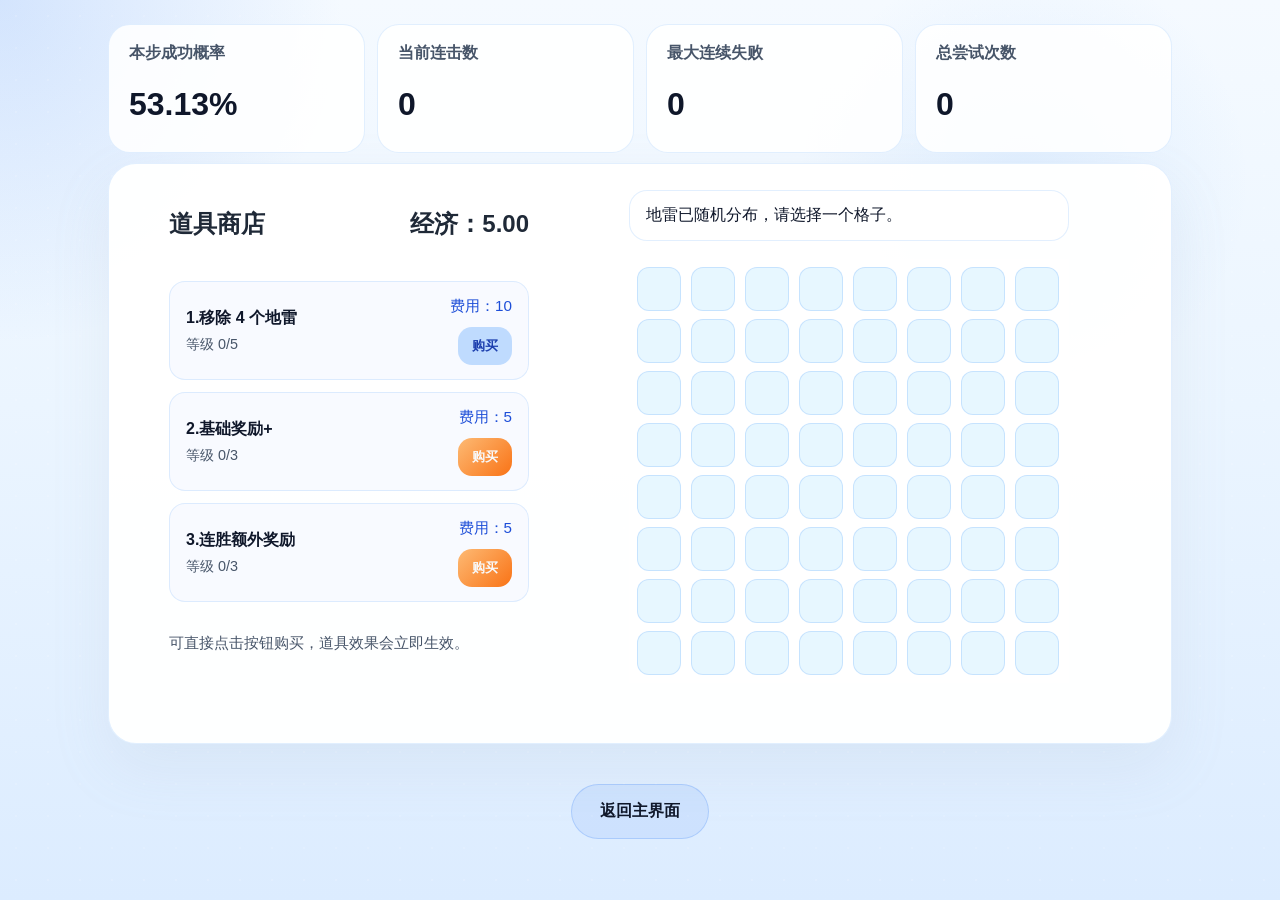
==== web/game.html @ 42d67163 "Feat: finish the structure of the webpages -index: the home page -rules: introduction of the game -g" ====
<!DOCTYPE html>
<html lang="zh-CN">
<head>
    <meta charset="UTF-8" />
    <meta name="viewport" content="width=device-width, initial-scale=1.0" />
    <title>幸运扫雷 · 游戏界面</title>
    <link rel="stylesheet" href="styles.css" />
</head>
<body>
    <main class="page page-game">

        <section class="compact-status-panel">
            <div class="status-card small-card">
                <h3>本步成功概率</h3>
                <p id="successRate">--%</p>
            </div>
            <div class="status-card small-card">
                <h3>当前连击数</h3>
                <p id="currentStreak">--</p>
            </div>
            <div class="status-card small-card">
                <h3>最大连续失败</h3>
                <p id="maxFail">--</p>
            </div>
            <div class="status-card small-card">
                <h3>总尝试次数</h3>
                <p id="totalStep">--</p>
            </div>

        </section>

    <!--
        <section class="history-panel">
            <h2>最近 10 次尝试</h2>
            <div class="history-strip" id="recentHistory">暂无记录</div>
            <div class="history-footer">
                <span>最大连续成功：<strong id="maxSucc">0</strong></span>
                <span>最大连续失败：<strong id="maxFail">0</strong></span>
            </div>
        </section>
    -->

        <section class="main-action-panel">
            <div class="main-card">
                <section class="shop-panel">
                    
                    <div class="shop-header">
                        <h2>道具商店</h2>
                        
                        <h2>经济：<span id="economy">--</span></h2>
                        
                        <!--<p class="shop-note">消耗经济可购买道具提升胜算</p>-->
                    </div>
                    <div class="shop-list">
                        <div class="shop-item">
                            <div>
                                <div class="shop-name">1.移除 4 个地雷</div>
                                <div class="shop-desc">等级 <span id="deleteLevel">0</span>/5</div>
                            </div>
                            <div class="shop-meta">
                                <span class="shop-price">费用：<span id="priceDelete">10</span></span>
                                <button id="buyDelete" class="shop-button">购买</button>
                            </div>
                        </div>
                        <div class="shop-item">
                            <div>
                                <div class="shop-name">2.基础奖励+</div>
                                <div class="shop-desc">等级 <span id="rewardLevel">0</span>/3</div>
                            </div>
                            <div class="shop-meta">
                                <span class="shop-price">费用：<span id="priceReward">5</span></span>
                                <button id="buyReward" class="shop-button">购买</button>
                            </div>
                        </div>
                        <div class="shop-item">
                            <div>
                                <div class="shop-name">3.连胜额外奖励</div>
                                <div class="shop-desc">等级 <span id="combineLevel">0</span>/3</div>
                            </div>
                            <div class="shop-meta">
                                <span class="shop-price">费用：<span id="priceCombine">5</span></span>
                                <button id="buyCombine" class="shop-button">购买</button>
                            </div>
                        </div>
                    </div>
                    <div class="shop-note bottom-note">可直接点击按钮购买，道具效果会立即生效。</div>
                </section>

                <section class="board-panel">
                    <!--
                    <div class="board-header">
                        <h2>8×8 棋盘</h2>
                        <p>直接点击一个格子进行选择，踩雷后棋盘会重置。</p>
                    </div>
                    -->
                    <div class="game-message" id="gameMessage">开始游戏，选择一个格子。</div>
                    <div class="grid" id="gameBoard"></div>
                </section>
            </div>
        </section>



        <footer class="page-footer">
            <a class="button button-secondary" href="index.html">返回主界面</a>
        </footer>
    </main>

<!-- 胜利结算弹窗（悬浮） -->
<div id="winOverlay" class="overlay hidden">
    <div class="modal" role="dialog" aria-modal="true" aria-labelledby="winTitle">
        <h3 id="winTitle">恭喜，你取得胜利！</h3>
        <p>总步数：<span id="finalTotalStep">0</span></p>
        <label for="playerName">请输入昵称（可选）：</label>
        <input id="playerName" type="text" placeholder="你的昵称" maxlength="24" />
        <div class="modal-actions">
            <button id="closeWin" class="button button-secondary">关闭</button>
            <button id="gotoResult" class="button button-primary">继续（查看结算界面）</button>
            <button id="newGameNoSave" class="button">不保存，开始新游戏</button>
        </div>
    </div>
</div>

    <script src="log.js"></script>
    <script src="app.js"></script>
</body>
</html>
---- web/styles.css ----
:root {
    font-family: "Noto Sans SC", "思源黑体", sans-serif;
    color: #1f2937;
    background: #eef7ff;
}

* {
    box-sizing: border-box;
}

body {
    margin: 0;
    min-height: 100vh;
    background: radial-gradient(circle at top left, rgba(59, 130, 246, 0.18), transparent 22%),
                radial-gradient(circle at 80% 20%, rgba(96, 165, 250, 0.12), transparent 18%),
                linear-gradient(180deg, #f5faff 0%, #ebf5ff 45%, #dcecff 100%);
    color: #1f2937;
}

body::before {
    content: "";
    position: fixed;
    inset: 0;
    background-image: radial-gradient(rgba(255,255,255,0.9) 1px, transparent 1px);
    background-size: 32px 32px;
    opacity: 0.16;
    pointer-events: none;
}

.page {
    max-width: 1100px;
    margin: 0 auto;
    padding: 24px 18px;
    position: relative;
    z-index: 1;
}

.card,
.hero-card {
    background: rgba(255, 255, 255, 0.92);
    border: 1px solid rgba(96, 165, 250, 0.18);
    border-radius: 28px;
    box-shadow: 0 28px 90px rgba(148, 163, 184, 0.16);
    backdrop-filter: blur(18px);
    padding: 24px;
}

.result-card {
    max-width: 760px;
    margin: 0 auto;
}

.rank-list {
    margin: 18px 0;
    overflow-x: auto;
}

.rank-table {
    width: 100%;
    border-collapse: collapse;
}

.rank-table th,
.rank-table td {
    padding: 12px 14px;
    text-align: left;
    border-bottom: 1px solid rgba(96, 165, 250, 0.18);
}

.rank-table th {
    color: #0f172a;
    font-weight: 700;
    background: rgba(248, 250, 255, 0.9);
}

.rank-table tbody tr:nth-child(even) {
    background: rgba(59, 130, 246, 0.06);
}

.rank-footer {
    text-align: right;
}

.hero-card {
    display: grid;
    place-items: center;
    text-align: center;
    gap: 28px;
    min-height: 60vh;
}

.hero-copy {
    max-width: 760px;
}

.logo {
    margin: 0;
    font-size: clamp(3rem, 7vw, 5rem);
    letter-spacing: 0.06em;
    line-height: 1.4;
    font-weight: 800;
    background: linear-gradient(135deg, #2563eb 0%, #3b82f6 40%, #0f172a 100%);
    -webkit-background-clip: text;
    color: transparent;
    text-shadow: 0 14px 40px rgba(59, 130, 246, 0.16);
}

.logo span {
    display: block;
    font-size: 0.72em;
    letter-spacing: 0.10em;
}

.hero-copy p,
.game-header p,
.rule-section p,
.status-card p,
.shop-item p,
.board-header p {
    margin: 16px 0 0;
    line-height: 1.8;
    color: #334155;
}

.actions {
    display: flex;
    flex-direction: column;  
    gap: 10px;               
    justify-content: center;
    gap: 18px;
    flex-wrap: wrap;
}

.button {
    display: inline-flex;
    align-items: center;
    justify-content: center;
    text-decoration: none;
    font-weight: 700;
    padding: 16px 28px;
    border-radius: 999px;
    border: 1px solid transparent;
    transition: transform 0.2s ease, box-shadow 0.2s ease, background-color 0.2s ease;
}

.button:hover {
    transform: translateY(-2px);
}

.button-primary {
    color: #0f172a;
    background: linear-gradient(135deg, #60a5fa 0%, #3b82f6 100%);
    box-shadow: 0 16px 36px rgba(59, 130, 246, 0.18);
}

.button-secondary {
    color: #0f172a;
    background: rgba(59, 130, 246, 0.10);
    border-color: rgba(59, 130, 246, 0.24);
}

.highlight,
mark {
    background: rgba(59, 130, 246, 0.14);
    color: #1e3a8a;
    padding: 0.15em 0.4em;
    border-radius: 0.45em;
}

.page-header,
.game-header {
    display: flex;
    justify-content: space-between;
    gap: 24px;
    align-items: center;
    margin-bottom: 24px;
}

.page-footer {
    display: flex;
    justify-content: center;
    margin-top: 40px;
    padding-bottom: 8px;
}

.small-card {
    padding: 14px 16px;
}

.small-card h3 {
    margin-bottom: 8px;
    font-size: 0.95rem;
    color: #475569;
}

.small-card p {
    margin: 0;
    font-size: 1.55rem;
    color: #0f172a;
}

.page-header h1,
.game-header h1 {
    margin: 0;
    font-size: clamp(2rem, 2.5vw, 2.8rem);
    color: #1e3a8a;
}

.rule-section + .rule-section {
    margin-top: 28px;
}

.rule-section h2 {
    margin: 0;
    font-size: 1.25rem;
    color: #0f172a;
}

.rule-section ul {
    margin: 14px 0 0;
    padding-left: 20px;
    color: #475569;
}

.rule-section li {
    margin-bottom: 10px;
}

.compact-status-panel {
    display: grid;
    grid-template-columns: repeat(4, minmax(120px, 1fr));
    gap: 12px;
    margin-bottom: 10px;
}

.status-panel {
    display: grid;
    grid-template-columns: repeat(2, minmax(180px, 1fr));
    gap: 14px;
}

.status-card,
.history-strip,
.board-panel .grid,
.board-header {
    background: rgba(255, 255, 255, 0.88);
}

.status-card {
    border: 1px solid rgba(96, 165, 250, 0.18);
    border-radius: 22px;
    padding: 18px 20px;
}

.status-card h3 {
    margin: 0;
    font-size: 1rem;
    color: #475569;
}

.status-card p {
    margin-top: 12px;
    font-size: 2rem;
    font-weight: 700;
    color: #0f172a;
}

.main-card {
    display: grid;
    grid-template-columns: minmax(260px, 360px) minmax(520px, 1fr);
    gap: 100px;
    padding: 24px 0 60px 60px;
    border: 1px solid rgba(96, 165, 250, 0.18);
    border-radius: 28px;
    background: rgba(255, 255, 255, 0.96);
    box-shadow: 0 24px 60px rgba(148, 163, 184, 0.12);
}

.main-action-panel {
    width: 100%;
}

.shop-panel {
    display: flex;
    flex-direction: column;
    gap: 18px;
    min-width: 260px;
    max-width: 360px;
    padding: 0;
    border: none;
    background: transparent;
}

.board-panel {
    display: flex;
    flex-direction: column;
    gap: 16px;
    min-width: 520px;
    padding: 0;
    border: none;
    background: transparent;
}

.shop-header {
    display: flex;
    justify-content: space-between;
    align-items: flex-start;
    gap: 6px;
}

.shop-header h3 {
    margin: 0;
    color: #0f172a;
    font-size: 1rem;
}

.shop-header p {
    margin: 6px 0 0;
    color: #475569;
    font-size: 0.95rem;
}

.shop-list {
    display: grid;
    gap: 12px;
    margin-top: 4px;
}

.shop-item {
    display: flex;
    justify-content: space-between;
    align-items: center;
    border-radius: 16px;
    padding: 14px 16px;
    border: 1px solid rgba(96, 165, 250, 0.18);
    background: rgba(248, 250, 255, 0.9);
}

.shop-name {
    color: #0f172a;
    font-weight: 700;
}

.shop-desc {
    margin-top: 6px;
    color: #475569;
    font-size: 0.9rem;
}

.shop-meta {
    display: flex;
    flex-direction: column;
    gap: 10px;
    align-items: flex-end;
}

.shop-price {
    color: #1d4ed8;
    font-size: 0.95rem;
}

.shop-button {
    border: none;
    border-radius: 14px;
    background: linear-gradient(135deg, #fdba74 0%, #f97316 100%);
    color: #f8f9fa;
    padding: 10px 14px;
    cursor: pointer;
    font-weight: 700;
}

.shop-button:disabled {
    opacity: 1;
    background: #bfdbfe;
    cursor: not-allowed;
    color: #1e40af; 
}

.bottom-note {
    margin-top: 14px;
    color: #475569;
    font-size: 0.92rem;
}

.board-header {
    display: flex;
    justify-content: space-between;
    align-items: center;
    gap: 12px;
    padding-bottom: 8px;
}
.game-message {
    margin-top: 2px;
    padding: 14px 16px;
    border-radius: 18px;
    background: rgba(255, 255, 255, 0.92);
    border: 1px solid rgba(96, 165, 250, 0.18);
    color: #0f172a;
    font-size: 1rem;
    width: calc(8 * 44px + 7 * 8px + 32px);
}
.grid {
    margin-top: 2px;
    display: grid;
    grid-template-columns: repeat(8, 46px);
    gap: 8px;
    justify-content: center;
    padding: 8px;
    width: max-content;
}
.history-footer {
    display: flex;
    justify-content: space-between;
    gap: 12px;
    margin-top: 12px;
    color: #475569;
    font-size: 0.95rem;
}

.cell {
    width: 44px;
    height: 44px;
    border-radius: 12px;
    background: rgba(56, 189, 248, 0.12);
    border: 1px solid rgba(96, 165, 250, 0.24);
    display: flex;
    align-items: center;
    justify-content: center;
    font-weight: 700;
    color: #0f172a;
}

.cell-selected {
    background: rgba(29, 78, 216, 0.12);
    border-color: rgba(29, 78, 216, 0.35);
    color: #1d4ed8;
}

.cell-mine {
    background: rgba(248, 113, 113, 0.18);
    border-color: rgba(248, 113, 113, 0.45);
    color: #b91c1c;
}

.message-fail {
    background: rgba(254, 205, 211, 0.6);
    border-color: rgba(248, 113, 113, 0.35);
    color: #881337;
}

.message-success {
    background: rgba(198, 255, 221, 0.8);
    border-color: rgba(34, 197, 94, 0.35);
    color: #14532d;
}

.history-strip {
    margin-top: 8px;
    min-height: 44px;
    border-radius: 20px;
    border: 1px solid rgba(148, 163, 184, 0.14);
    padding: 14px;
    display: flex;
    align-items: center;
    gap: 10px;
    flex-wrap: wrap;
    color: #cbd5e1;
}

@media (max-width: 900px) {
    .status-panel,
    .main-action-panel {
        grid-template-columns: 1fr;
    }

    .page-header,
    .game-header {
        flex-direction: column;
        align-items: flex-start;
    }
}

/* 胜利弹窗样式 */
.overlay {
    position: fixed;
    inset: 0;
    display: grid;
    place-items: center;
    background: rgba(15, 23, 42, 0.45); /* dim background */
    z-index: 60;
}
.overlay.hidden { display: none; }
.modal {
    width: min(560px, 92%);
    background: #fff;
    color: #0f172a;
    padding: 20px 22px;
    border-radius: 14px;
    box-shadow: 0 18px 60px rgba(15, 23, 42, 0.3);
    border: 1px solid rgba(59,130,246,0.14);
}
.modal h3 {
    margin: 0 0 8px 0;
    color: #1e3a8a;
}
.modal p { margin: 6px 0 12px; }
.modal input[type="text"] {
    width: 100%;
    padding: 10px 12px;
    border-radius: 10px;
    border: 1px solid rgba(148,163,184,0.16);
    margin-bottom: 12px;
}
.modal-actions {
    display: flex;
    gap: 10px;
    justify-content: flex-end;
}
.modal-actions .button { padding: 10px 14px; }

/* ensure game content behind overlay is visually dimmed when overlay present */
.overlay + * { }
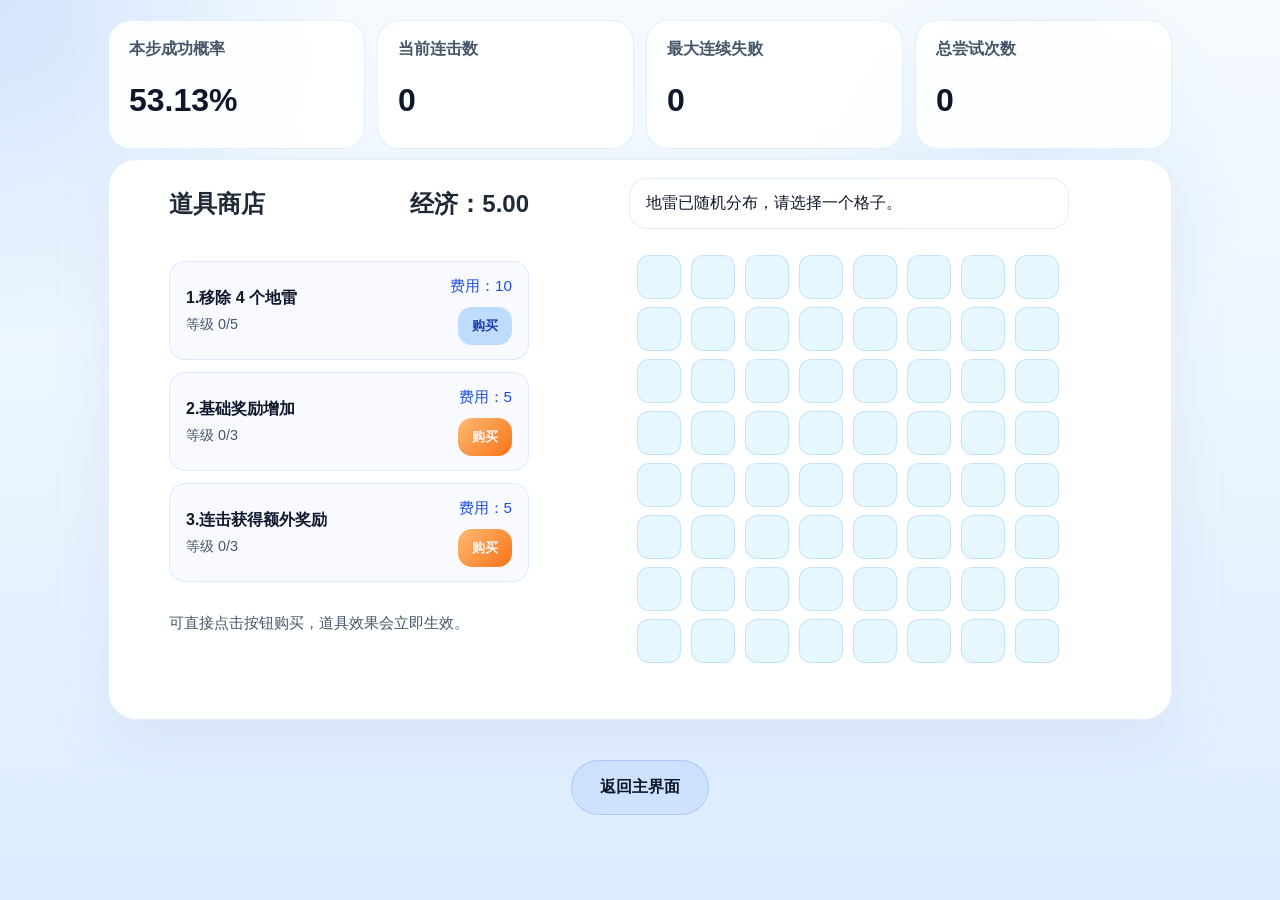
==== commit c46befb7: "Final Version of webpage" ====
--- a/web/game.html
+++ b/web/game.html
@@ -3,7 +3,7 @@
 <head>
     <meta charset="UTF-8" />
     <meta name="viewport" content="width=device-width, initial-scale=1.0" />
-    <title>幸运扫雷 · 游戏界面</title>
+    <title>运气扫雷-游戏界面</title>
     <link rel="stylesheet" href="styles.css" />
 </head>
 <body>
@@ -64,7 +64,7 @@
                         </div>
                         <div class="shop-item">
                             <div>
-                                <div class="shop-name">2.基础奖励+</div>
+                                <div class="shop-name">2.基础奖励增加</div>
                                 <div class="shop-desc">等级 <span id="rewardLevel">0</span>/3</div>
                             </div>
                             <div class="shop-meta">
@@ -74,7 +74,7 @@
                         </div>
                         <div class="shop-item">
                             <div>
-                                <div class="shop-name">3.连胜额外奖励</div>
+                                <div class="shop-name">3.连击获得额外奖励</div>
                                 <div class="shop-desc">等级 <span id="combineLevel">0</span>/3</div>
                             </div>
                             <div class="shop-meta">
@@ -99,8 +99,6 @@
             </div>
         </section>
 
-
-
         <footer class="page-footer">
             <a class="button button-secondary" href="index.html">返回主界面</a>
         </footer>
@@ -109,13 +107,13 @@
 <!-- 胜利结算弹窗（悬浮） -->
 <div id="winOverlay" class="overlay hidden">
     <div class="modal" role="dialog" aria-modal="true" aria-labelledby="winTitle">
-        <h3 id="winTitle">恭喜，你取得胜利！</h3>
+        <h3 id="winTitle">恭喜你取得胜利！</h3>
         <p>总步数：<span id="finalTotalStep">0</span></p>
-        <label for="playerName">请输入昵称（可选）：</label>
+        <label for="playerName">请输入昵称：</label>
         <input id="playerName" type="text" placeholder="你的昵称" maxlength="24" />
+           <div id="nameError" class="input-error hidden">请输入昵称以保存并继续</div>
         <div class="modal-actions">
-            <button id="closeWin" class="button button-secondary">关闭</button>
-            <button id="gotoResult" class="button button-primary">继续（查看结算界面）</button>
+            <button id="gotoResult" class="button button-primary">保存，进入结算界面</button>
             <button id="newGameNoSave" class="button">不保存，开始新游戏</button>
         </div>
     </div>
--- a/web/styles.css
+++ b/web/styles.css
@@ -30,7 +30,7 @@
 .page {
     max-width: 1100px;
     margin: 0 auto;
-    padding: 24px 18px;
+    padding: 20px 18px;
     position: relative;
     z-index: 1;
 }
@@ -265,11 +265,25 @@
     color: #0f172a;
 }
 
+/* 高连击提示 */
+.streak-high {
+    color: #b91c1c; /* 红色 */
+    font-weight: 900;
+    text-shadow: 0 1px 0 rgba(0,0,0,0.04);
+}
+
+/* 强化选择器以覆盖 .status-card p 默认样式 */
+.status-card p.streak-high {
+    color: #b91c1c;
+    font-weight: 900;
+    font-size: 2rem;
+}
+
 .main-card {
     display: grid;
     grid-template-columns: minmax(260px, 360px) minmax(520px, 1fr);
     gap: 100px;
-    padding: 24px 0 60px 60px;
+    padding: 8px 0 48px 60px;
     border: 1px solid rgba(96, 165, 250, 0.18);
     border-radius: 28px;
     background: rgba(255, 255, 255, 0.96);
@@ -390,7 +404,7 @@
     padding-bottom: 8px;
 }
 .game-message {
-    margin-top: 2px;
+    margin-top: 10px;
     padding: 14px 16px;
     border-radius: 18px;
     background: rgba(255, 255, 255, 0.92);
@@ -500,8 +514,11 @@
     border: 1px solid rgba(59,130,246,0.14);
 }
 .modal h3 {
-    margin: 0 0 8px 0;
-    color: #1e3a8a;
+    margin: 0 0 12px 0;
+    color: #b91c1c; /* 红色 */
+    text-align: center;
+    font-size: 1.6rem;
+    font-weight: 800;
 }
 .modal p { margin: 6px 0 12px; }
 .modal input[type="text"] {
@@ -509,8 +526,18 @@
     padding: 10px 12px;
     border-radius: 10px;
     border: 1px solid rgba(148,163,184,0.16);
+    margin-top:12px;
     margin-bottom: 12px;
 }
+.input-error {
+    color: #b91c1c;
+    background: rgba(249, 250, 251, 0.9);
+    padding: 8px 10px;
+    border-radius: 8px;
+    margin-bottom: 8px;
+    font-weight: 400;
+}
+.hidden { display: none; }
 .modal-actions {
     display: flex;
     gap: 10px;
